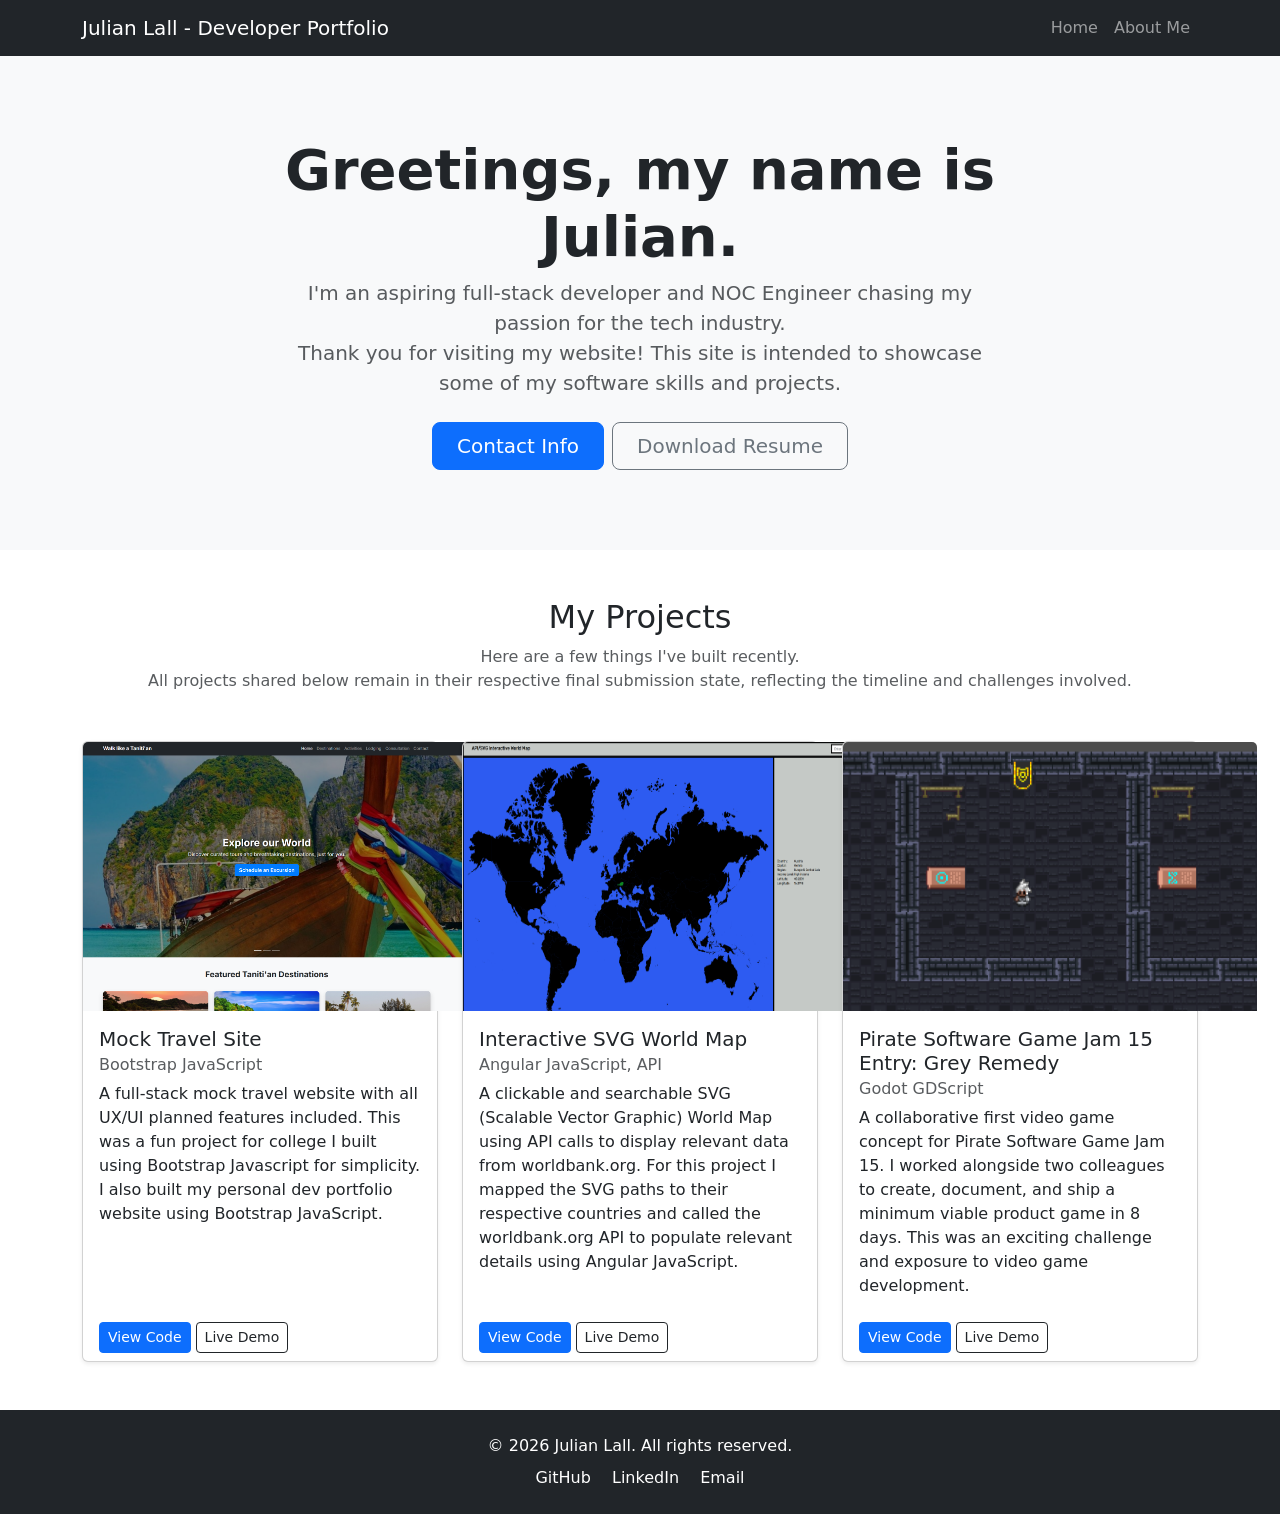
==== index.html @ 4dc3893e "Minor website fix Correcting inconsistencies used during the sites initial creation for formatting/c" ====
<!DOCTYPE html>
<html lang="en">
<head>
    <meta charset="UTF-8">
    <meta name="viewport" content="width=device-width, initial-scale=1.0">
    <title>Julian Lall - Developer Portfolio</title>
    <link href="https://cdn.jsdelivr.net/npm/bootstrap@5.3.0/dist/css/bootstrap.min.css" rel="stylesheet">
    <style>
        body { padding-top: 56px; }
        .hero-section { background-color: #f8f9fa; padding: 5rem 0; }
    </style>
    <link rel="icon" type="image/x-icon" href="Images/Favicon.png">
</head>
<body>

    <nav class="navbar navbar-expand-lg navbar-dark bg-dark fixed-top">
        <div class="container">
            <a class="navbar-brand" href="index.html">Julian Lall - Developer Portfolio</a>
            <button class="navbar-toggler" type="button" data-bs-toggle="collapse" data-bs-target="#navbarNav">
                <span class="navbar-toggler-icon"></span>
            </button>
            <div class="collapse navbar-collapse" id="navbarNav">
                <ul class="navbar-nav ms-auto">
                    <li class="nav-item"><a class="nav-link" href="index.html">Home</a></li>
                    <li class="nav-item"><a class="nav-link" href="about.html">About Me</a></li>

                    
                </ul>
            </div>
        </div>
    </nav>

    <section id="home" class="hero-section text-center">
        <div class="container">
            <div class="row justify-content-center">
                <div class="col-lg-8">
                    <h1 class="display-4 fw-bold">Greetings, my name is Julian.</h1>
                    <p class="lead text-muted mb-4">I'm an aspiring full-stack developer and NOC Engineer chasing my passion for the tech industry. <br /> 
                    Thank you for visiting my website! This site is intended to showcase some of my software skills and projects.</p>
                    <div class="d-grid gap-2 d-sm-flex justify-content-sm-center">
                        <a href="#contact" class="btn btn-primary btn-lg px-4 gap-3">Contact Info</a>
                        <a href="Files/JulianLallResume.pdf" class="btn btn-outline-secondary btn-lg px-4" download>Download Resume</a>
                    </div>
                </div>
            </div>
        </div>
    </section>

    <section id="projects" class="py-5">
        <div class="container">
            <div class="text-center mb-5">
                <h2>My Projects</h2>
                <p class="text-muted">Here are a few things I've built recently. <br />
                    All projects shared below remain in their respective final submission state, reflecting the timeline and challenges involved.
                </p>
            </div>
            
            <div class="row g-4">
                <div class="col-md-6 col-lg-4">
                    <div class="card h-100 shadow-sm">
                        <img src="Images/VisitTaniti.png" class="card-img-top" alt="Visit Taniti Mock Travel Site" style="width:414px;height:269px;">
                        <div class="card-body">
                            <h5 class="card-title">Mock Travel Site</h5>
                            <h6 class="card-subtitle mb-2 text-muted">Bootstrap JavaScript</h6>
                            <p class="card-text">A full-stack mock travel website with all UX/UI planned features included. This was a fun project for college I built using Bootstrap Javascript for simplicity. I also built my personal dev portfolio website using Bootstrap JavaScript.</p>
                        </div>
                        <div class="card-footer bg-transparent border-top-0">
                            <a href="https://github.com/JLall207/D479-VisitTaniti" class="btn btn-sm btn-primary">View Code</a>
                            <a href="https://jlall207.github.io/D479-VisitTaniti/" class="btn btn-sm btn-outline-dark">Live Demo</a>
                        </div>
                    </div>
                </div>

                <div class="col-md-6 col-lg-4">
                    <div class="card h-100 shadow-sm">
                        <img src="Images/WorldMap.png" class="card-img-top" alt="Interactive Angular SVG World Map" style="width:414px;height:269px;">
                        <div class="card-body">
                            <h5 class="card-title">Interactive SVG World Map</h5>
                            <h6 class="card-subtitle mb-2 text-muted">Angular JavaScript, API</h6>
                            <p class="card-text">A clickable and searchable SVG (Scalable Vector Graphic) World Map using API calls to display relevant data from worldbank.org. For this project I mapped the SVG paths to their respective countries and called the worldbank.org API to populate relevant details using Angular JavaScript.</p>
                        </div>
                        <div class="card-footer bg-transparent border-top-0">
                            <a href="https://github.com/JLall207/D280-JL" class="btn btn-sm btn-primary">View Code</a>
                            <a href="https://jlall207.github.io/WorldMap-JL" class="btn btn-sm btn-outline-dark">Live Demo</a>
                        </div>
                    </div>
                </div>

                <div class="col-md-6 col-lg-4">
                    <div class="card h-100 shadow-sm">
                        <img src="Images/GreyRemedy.png" class="card-img-top" alt="Game Jam 15 Entry: Grey Remedy" style="width:414px;height:269px;">
                        <div class="card-body">
                            <h5 class="card-title">Pirate Software Game Jam 15 Entry: Grey Remedy</h5>
                            <h6 class="card-subtitle mb-2 text-muted">Godot GDScript</h6>
                            <p class="card-text">A collaborative first video game concept for Pirate Software Game Jam 15. I worked alongside two colleagues to create, document, and ship a minimum viable product game in 8 days. This was an exciting challenge and exposure to video game development.</p>
                        </div>
                        <div class="card-footer bg-transparent border-top-0">
                            <a href="https://github.com/JLall207/GrayRemedy" class="btn btn-sm btn-primary">View Code</a>
                            <a href="https://ego207.itch.io/gray-remedy" class="btn btn-sm btn-outline-dark">Live Demo</a>
                        </div>
                    </div>
                </div>
            </div>
        </div>
    </section>

    <footer id="contact" class="bg-dark text-white text-center py-4">
        <div class="container">
            <p class="mb-0">&copy; 2026 Julian Lall. All rights reserved.</p>
            <div class="mt-2">
                <a href="https://github.com/JLall207" class="text-white mx-2 text-decoration-none">GitHub</a>
                <a href="https://www.linkedin.com/in/juliantlall/" class="text-white mx-2 text-decoration-none">LinkedIn</a>
                <a href="mailto:julian.lall@outlook.com" class="text-white mx-2 text-decoration-none">Email</a>
            </div>
        </div>
    </footer>

    <script src="https://cdn.jsdelivr.net/npm/bootstrap@5.3.0/dist/js/bootstrap.bundle.min.js"></script>
</body>
</html>
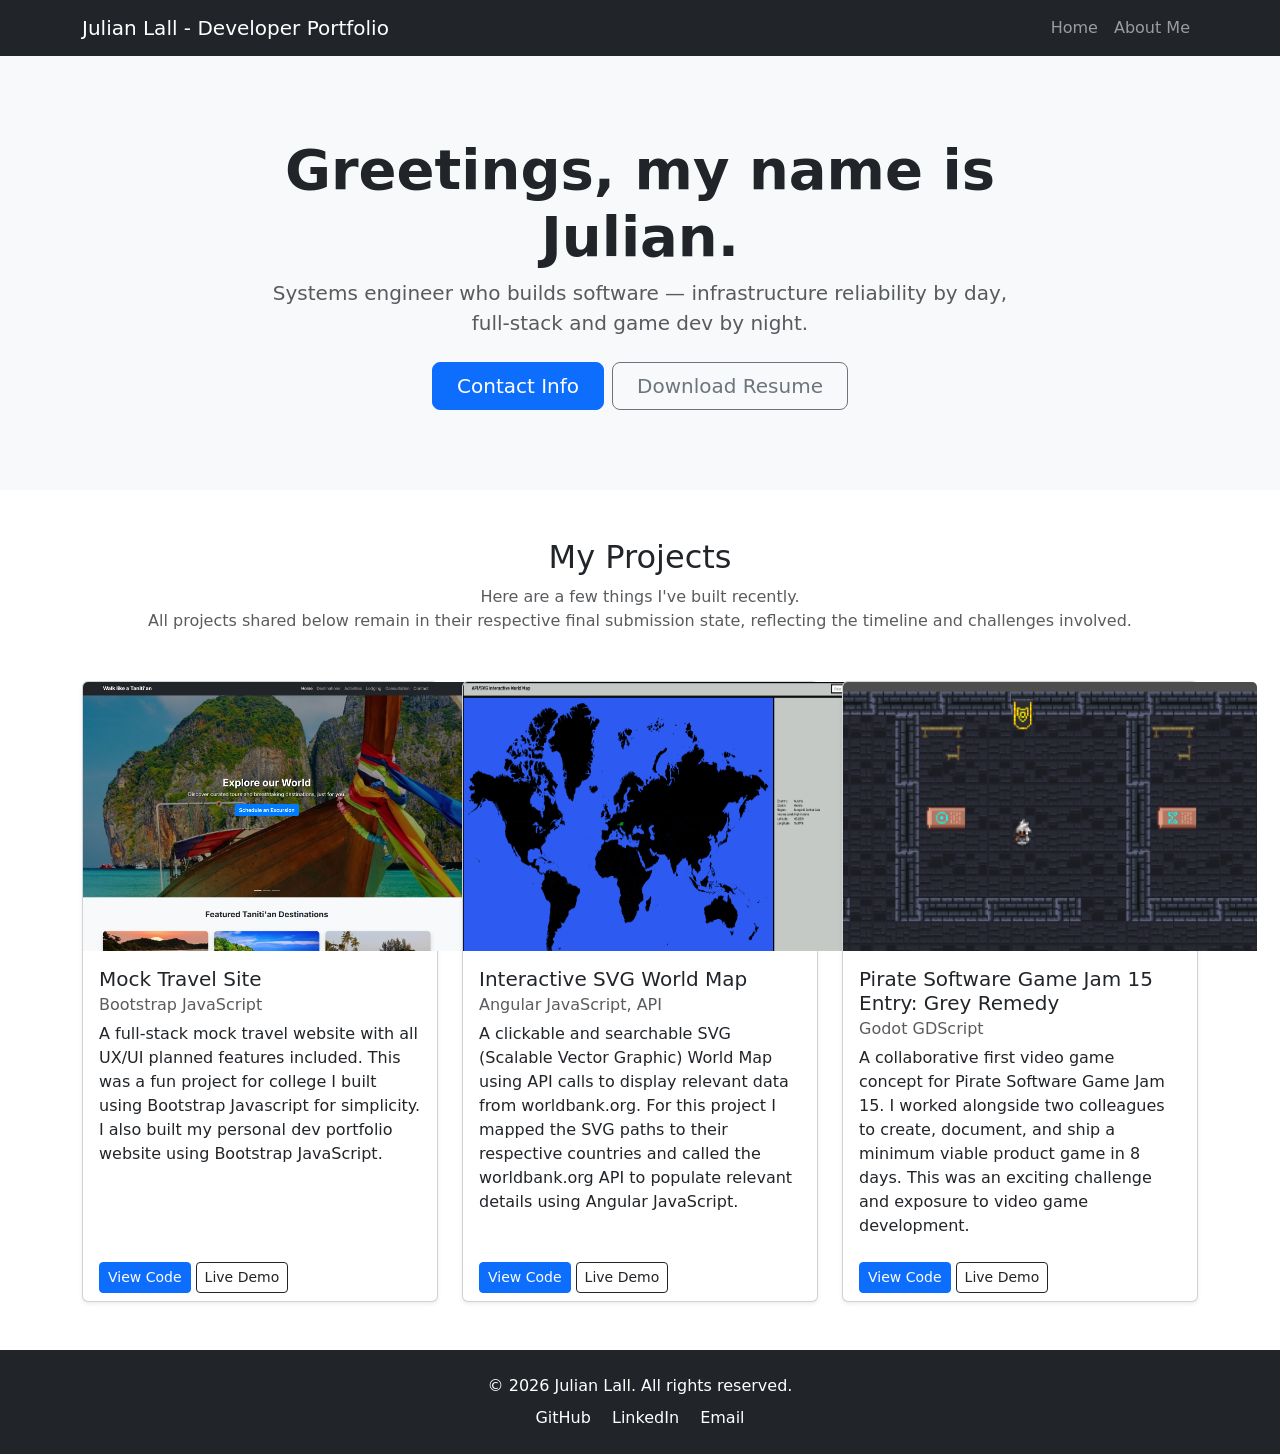
==== commit 582b57ed: "Updated index.html salutation Work in progress." ====
--- a/index.html
+++ b/index.html
@@ -35,8 +35,7 @@
             <div class="row justify-content-center">
                 <div class="col-lg-8">
                     <h1 class="display-4 fw-bold">Greetings, my name is Julian.</h1>
-                    <p class="lead text-muted mb-4">I'm an aspiring full-stack developer and NOC Engineer chasing my passion for the tech industry. <br /> 
-                    Thank you for visiting my website! This site is intended to showcase some of my software skills and projects.</p>
+                    <p class="lead text-muted mb-4">Systems engineer who builds software — infrastructure reliability by day, full-stack and game dev by night. <br /> </p>
                     <div class="d-grid gap-2 d-sm-flex justify-content-sm-center">
                         <a href="#contact" class="btn btn-primary btn-lg px-4 gap-3">Contact Info</a>
                         <a href="Files/JulianLallResume.pdf" class="btn btn-outline-secondary btn-lg px-4" download>Download Resume</a>
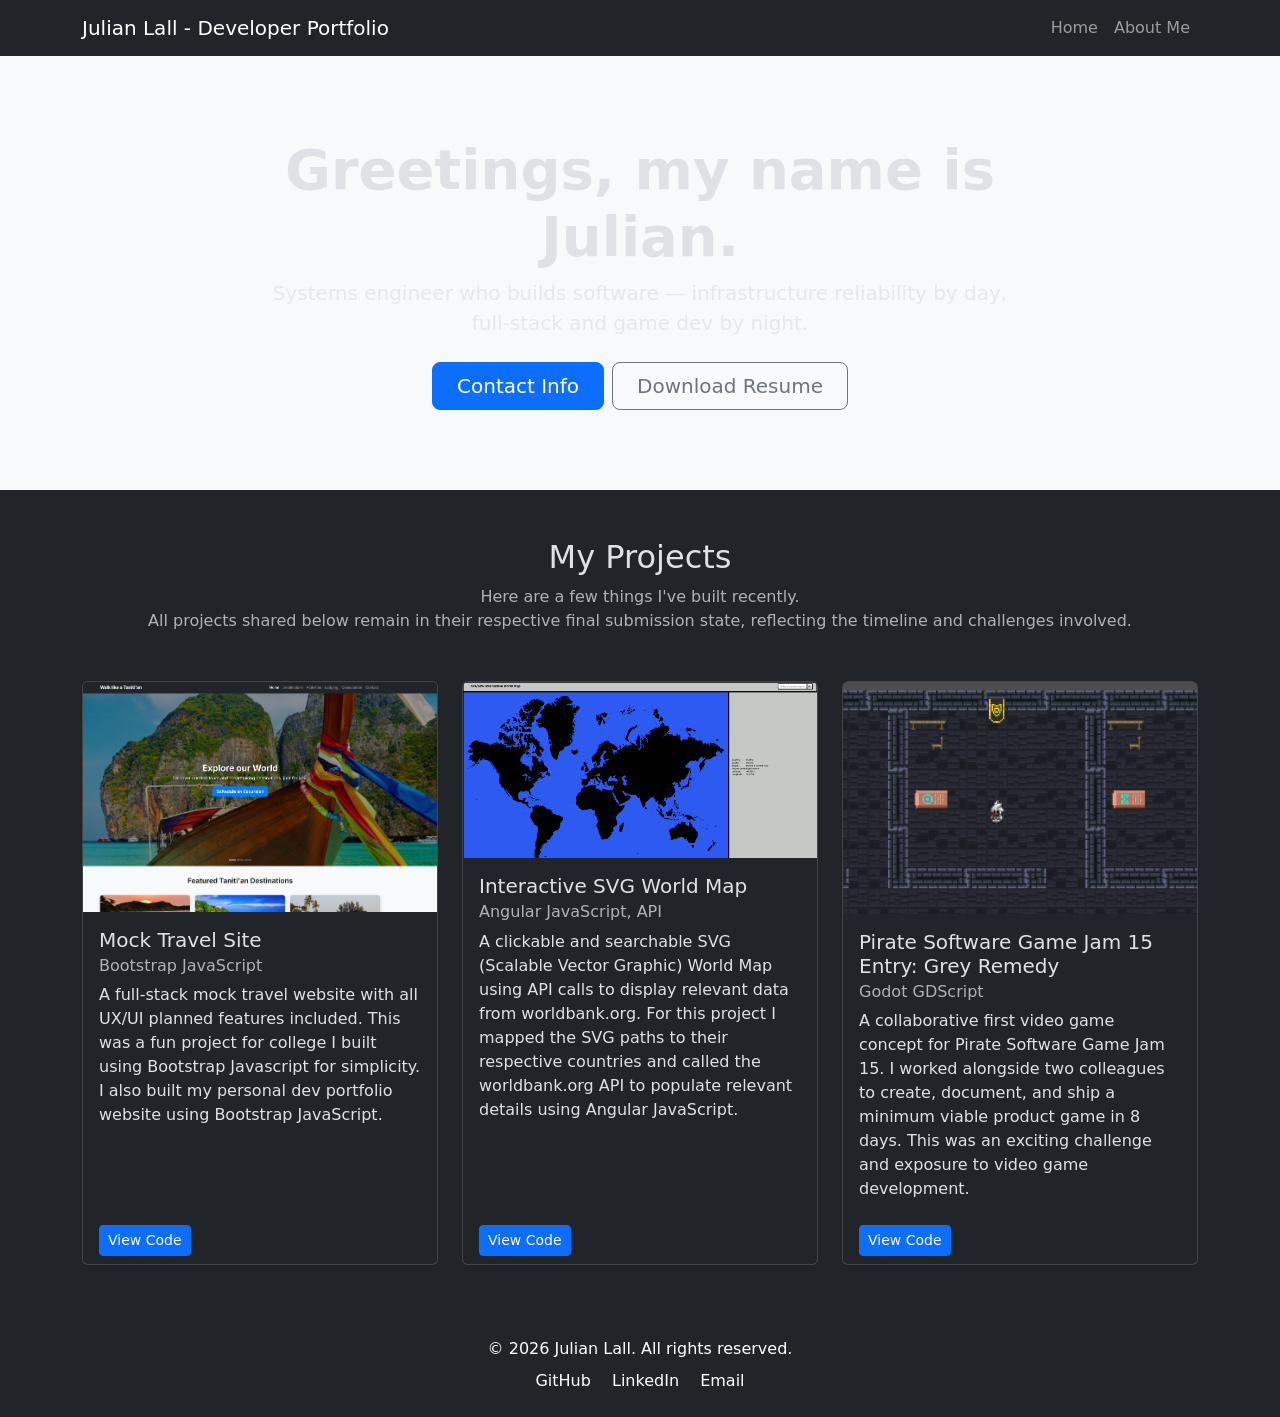
==== commit 7a11e127: "Bug fixes and other stylistic changes to the site Pushing it to the limit" ====
--- a/index.html
+++ b/index.html
@@ -1,15 +1,24 @@
 <!DOCTYPE html>
-<html lang="en">
+<html lang="en" data-bs-theme="dark">
 <head>
     <meta charset="UTF-8">
     <meta name="viewport" content="width=device-width, initial-scale=1.0">
     <title>Julian Lall - Developer Portfolio</title>
+    <meta name="description" content="Julian Lall — systems engineer and software developer in Portland, Maine. Infrastructure automation, full-stack apps, and indie games.">
+    <meta property="og:title" content="Julian Lall — Developer Portfolio">
+    <meta property="og:description" content="Systems engineer who ships software. Infrastructure automation, full-stack apps, and indie games.">
+    <meta property="og:image" content="https://jlall207.github.io/JL-Site/Images/JL.jpg">
+    <meta property="og:type" content="website">
     <link href="https://cdn.jsdelivr.net/npm/bootstrap@5.3.0/dist/css/bootstrap.min.css" rel="stylesheet">
     <style>
         body { padding-top: 56px; }
         .hero-section { background-color: #f8f9fa; padding: 5rem 0; }
     </style>
     <link rel="icon" type="image/x-icon" href="Images/Favicon.png">
+    <link rel="preconnect" href="https://fonts.googleapis.com">
+    <link rel="preconnect" href="https://fonts.gstatic.com" crossorigin>
+    <link href="https://fonts.googleapis.com/css2?family=IBM+Plex+Mono:wght@400;500&family=IBM+Plex+Sans:wght@400;500;600;700&display=swap" rel="stylesheet">
+    <link rel="stylesheet" href="css/facelift.css">
 </head>
 <body>
 
@@ -57,7 +66,7 @@
             <div class="row g-4">
                 <div class="col-md-6 col-lg-4">
                     <div class="card h-100 shadow-sm">
-                        <img src="Images/VisitTaniti.png" class="card-img-top" alt="Visit Taniti Mock Travel Site" style="width:414px;height:269px;">
+                        <img src="Images/VisitTaniti.png" class="card-img-top" alt="Visit Taniti Mock Travel Site">
                         <div class="card-body">
                             <h5 class="card-title">Mock Travel Site</h5>
                             <h6 class="card-subtitle mb-2 text-muted">Bootstrap JavaScript</h6>
@@ -72,7 +81,7 @@
 
                 <div class="col-md-6 col-lg-4">
                     <div class="card h-100 shadow-sm">
-                        <img src="Images/WorldMap.png" class="card-img-top" alt="Interactive Angular SVG World Map" style="width:414px;height:269px;">
+                        <img src="Images/WorldMap.png" class="card-img-top" alt="Interactive Angular SVG World Map">
                         <div class="card-body">
                             <h5 class="card-title">Interactive SVG World Map</h5>
                             <h6 class="card-subtitle mb-2 text-muted">Angular JavaScript, API</h6>
@@ -87,7 +96,7 @@
 
                 <div class="col-md-6 col-lg-4">
                     <div class="card h-100 shadow-sm">
-                        <img src="Images/GreyRemedy.png" class="card-img-top" alt="Game Jam 15 Entry: Grey Remedy" style="width:414px;height:269px;">
+                        <img src="Images/GreyRemedy.png" class="card-img-top" alt="Game Jam 15 Entry: Grey Remedy">
                         <div class="card-body">
                             <h5 class="card-title">Pirate Software Game Jam 15 Entry: Grey Remedy</h5>
                             <h6 class="card-subtitle mb-2 text-muted">Godot GDScript</h6>
@@ -103,7 +112,7 @@
         </div>
     </section>
 
-    <footer id="contact" class="bg-dark text-white text-center py-4">
+    <footer id="about" class="bg-dark text-white text-center py-4">
         <div class="container">
             <p class="mb-0">&copy; 2026 Julian Lall. All rights reserved.</p>
             <div class="mt-2">
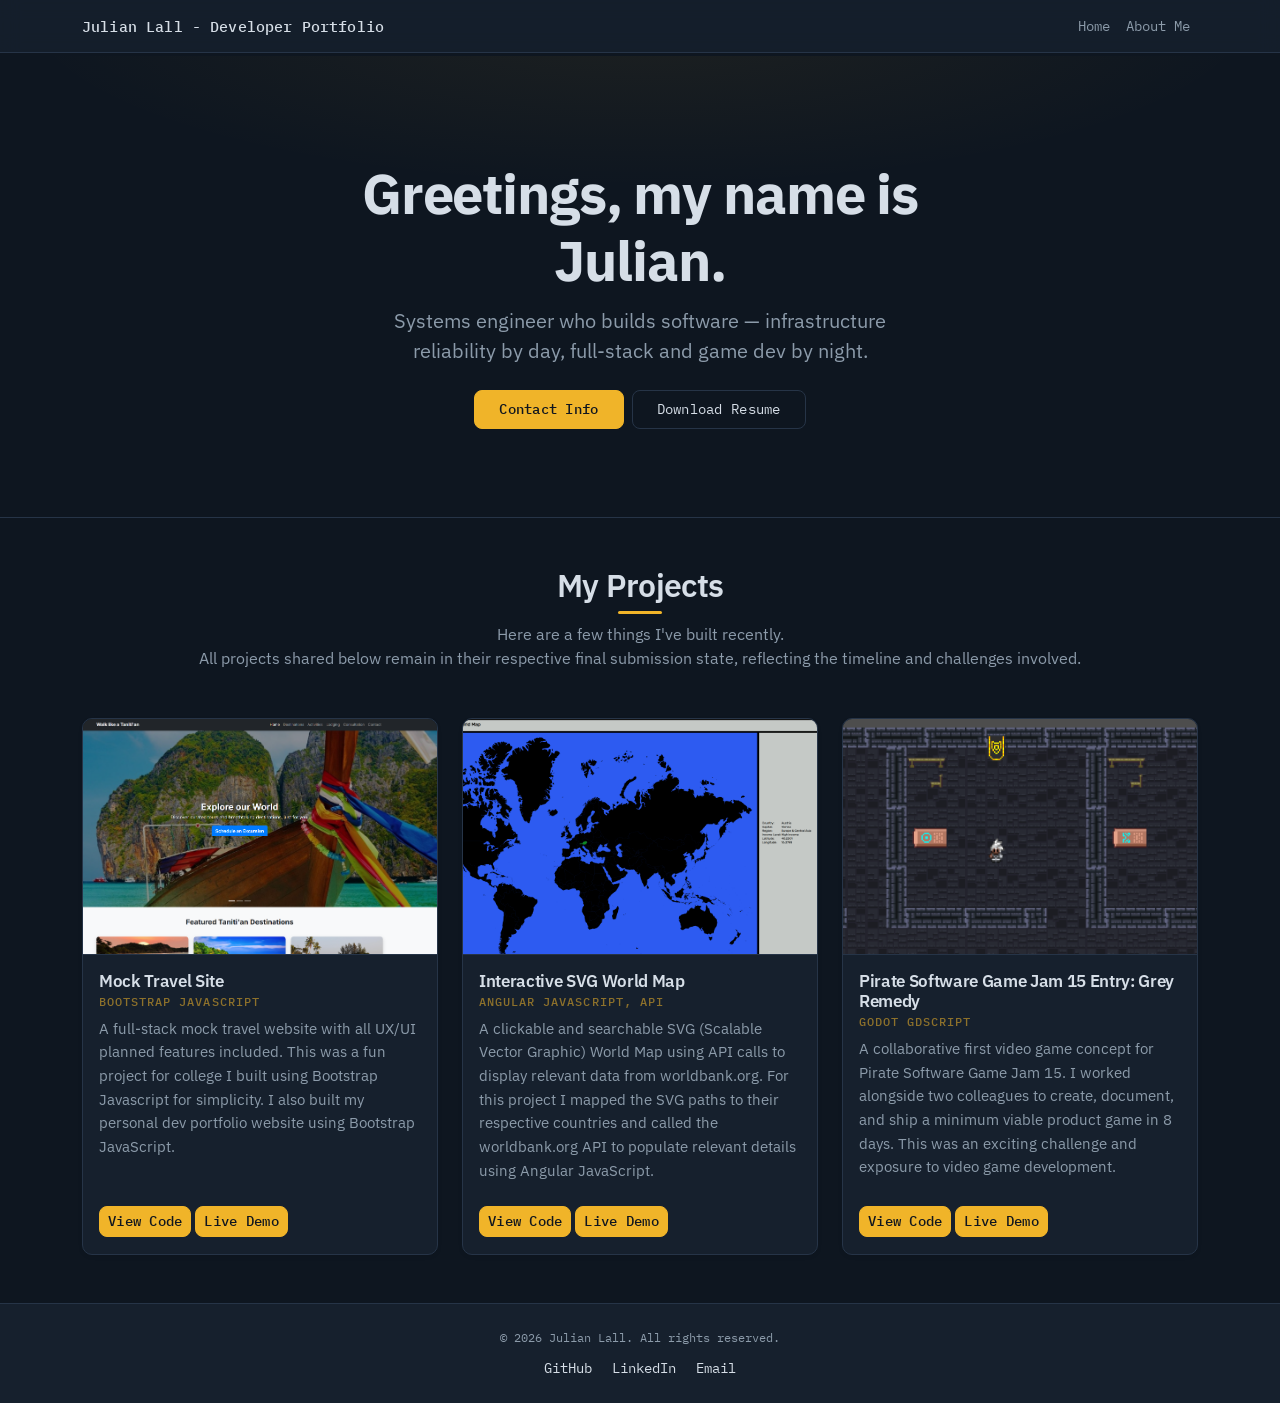
==== commit a0441bef: "Testing change formatting link" ====
--- a/index.html
+++ b/index.html
@@ -74,7 +74,7 @@
                         </div>
                         <div class="card-footer bg-transparent border-top-0">
                             <a href="https://github.com/JLall207/D479-VisitTaniti" class="btn btn-sm btn-primary">View Code</a>
-                            <a href="https://jlall207.github.io/D479-VisitTaniti/" class="btn btn-sm btn-outline-dark">Live Demo</a>
+                            <a href="https://jlall207.github.io/D479-VisitTaniti/" class="btn btn-sm btn-primary">Live Demo</a>
                         </div>
                     </div>
                 </div>
@@ -89,7 +89,7 @@
                         </div>
                         <div class="card-footer bg-transparent border-top-0">
                             <a href="https://github.com/JLall207/D280-JL" class="btn btn-sm btn-primary">View Code</a>
-                            <a href="https://jlall207.github.io/WorldMap-JL" class="btn btn-sm btn-outline-dark">Live Demo</a>
+                            <a href="https://jlall207.github.io/WorldMap-JL" class="btn btn-sm btn-primary">Live Demo</a>
                         </div>
                     </div>
                 </div>
@@ -104,7 +104,7 @@
                         </div>
                         <div class="card-footer bg-transparent border-top-0">
                             <a href="https://github.com/JLall207/GrayRemedy" class="btn btn-sm btn-primary">View Code</a>
-                            <a href="https://ego207.itch.io/gray-remedy" class="btn btn-sm btn-outline-dark">Live Demo</a>
+                            <a href="https://ego207.itch.io/gray-remedy" class="btn btn-sm btn-primary">Live Demo</a>
                         </div>
                     </div>
                 </div>
--- a/css/facelift.css
+++ b/css/facelift.css
@@ -0,0 +1,391 @@
+/* ============================================================================
+   JL-SITE FACELIFT — "Night Watch"
+   A drop-in theme for the existing Bootstrap 5.3 pages. No rebuild required.
+   Carries into Jekyll unchanged (the design layer doesn't care about the
+   build layer).
+
+   CONCEPT
+   Deep harbor-navy base with a single lighthouse-amber accent ("beacon"),
+   set in IBM Plex Sans + Plex Mono — the type family designed for IBM's
+   engineering culture. Grounded in your world: coastal Maine, NOC night
+   shifts, the LOW TIDE lighthouse. One bold element (the beacon/status
+   motif); everything else quiet and disciplined.
+
+   INSTALL (5 minutes)
+   1. In <head> of index.html AND about.html, add these lines AFTER the
+      Bootstrap <link> and AFTER the existing inline <style> block:
+
+      <link rel="preconnect" href="https://fonts.googleapis.com">
+      <link rel="preconnect" href="https://fonts.gstatic.com" crossorigin>
+      <link href="https://fonts.googleapis.com/css2?family=IBM+Plex+Mono:wght@400;500&family=IBM+Plex+Sans:wght@400;500;600;700&display=swap" rel="stylesheet">
+      <link rel="stylesheet" href="css/facelift.css">
+
+      (Save this file as css/facelift.css in the repo. Load order matters:
+      it must be the LAST stylesheet so it wins ties.)
+
+   2. Delete the inline style="width:414px;height:269px;" from the three
+      card <img> tags on index.html. This stylesheet handles sizing
+      responsively (those fixed widths currently break mobile).
+
+   3. Optional but recommended: add data-bs-theme="dark" to the <html> tag
+      (<html lang="en" data-bs-theme="dark">) so Bootstrap's own components
+      (mobile nav collapse, form controls) render dark natively.
+
+   4. Optional signature element — a status-page style line under your
+      hero tagline (very SRE):
+
+      <p class="status-line"><span class="status-dot"></span>All systems operational &mdash; open to new opportunities</p>
+
+   See jekyll-migration-guide.md for the about.html bug fixes and OG tags.
+   ========================================================================== */
+
+/* ----------------------------------------------------------------------------
+   1. TOKENS
+   --------------------------------------------------------------------------*/
+:root {
+  /* Palette */
+  --harbor-night: #0e1620;   /* page background        */
+  --wheelhouse:   #16202d;   /* panels, cards, nav     */
+  --wheelhouse-2: #1b2735;   /* hover / raised panels  */
+  --chart-line:   #263447;   /* borders, hairlines     */
+  --fog:          #d6dee7;   /* primary text           */
+  --granite:      #8c9baa;   /* secondary text         */
+  --beacon:       #f0b429;   /* accent — lighthouse    */
+  --beacon-soft:  rgba(240, 180, 41, 0.55);
+  --beacon-glow:  rgba(240, 180, 41, 0.07);
+  --ok-green:     #4cc38a;   /* status dot only        */
+
+  /* Type */
+  --font-sans: "IBM Plex Sans", system-ui, -apple-system, "Segoe UI", sans-serif;
+  --font-mono: "IBM Plex Mono", ui-monospace, "Cascadia Mono", Consolas, monospace;
+
+  /* Motion */
+  --ease-out: cubic-bezier(0.22, 1, 0.36, 1);
+
+  /* Remap Bootstrap 5.3 globals to the palette (clean override path —
+     .text-muted, borders, links etc. all follow these variables) */
+  --bs-body-bg: var(--harbor-night);
+  --bs-body-color: var(--fog);
+  --bs-secondary-color: var(--granite);
+  --bs-tertiary-color: var(--granite);
+  --bs-border-color: var(--chart-line);
+  --bs-heading-color: var(--fog);
+  --bs-link-color: var(--beacon);
+  --bs-link-hover-color: #ffd166;
+  --bs-link-color-rgb: 240, 180, 41;
+  --bs-link-hover-color-rgb: 255, 209, 102;
+}
+
+/* ----------------------------------------------------------------------------
+   2. BASE
+   --------------------------------------------------------------------------*/
+body {
+  background-color: var(--harbor-night);
+  color: var(--fog);
+  font-family: var(--font-sans);
+  -webkit-font-smoothing: antialiased;
+  text-rendering: optimizeLegibility;
+}
+
+h1, h2, h3, h4, h5, h6, .display-4 {
+  font-family: var(--font-sans);
+  color: var(--fog);
+  letter-spacing: -0.02em;
+}
+
+.display-4 { font-weight: 700; }
+
+.lead {
+  color: var(--granite);
+  font-weight: 400;
+  max-width: 46ch;
+  margin-inline: auto;
+}
+
+::selection {
+  background: var(--beacon);
+  color: var(--harbor-night);
+}
+
+/* Visible keyboard focus, sitewide */
+:focus-visible {
+  outline: 2px solid var(--beacon);
+  outline-offset: 3px;
+  border-radius: 2px;
+}
+
+/* ----------------------------------------------------------------------------
+   3. NAVBAR
+   Bootstrap's .bg-dark utility uses !important, so we match it — the only
+   !important overrides in this file are to beat Bootstrap utilities.
+   --------------------------------------------------------------------------*/
+.navbar.bg-dark {
+  background-color: rgba(22, 32, 45, 0.88) !important; /* wheelhouse @ 88% */
+  backdrop-filter: blur(10px);
+  -webkit-backdrop-filter: blur(10px);
+  border-bottom: 1px solid var(--chart-line);
+}
+
+.navbar-brand {
+  font-family: var(--font-mono);
+  font-weight: 500;
+  font-size: 0.95rem;
+  letter-spacing: 0.01em;
+  color: var(--fog);
+}
+
+/* Terminal-prompt easter egg for the brand — uncomment if it makes you grin:
+.navbar-brand::before {
+  content: "~/";
+  color: var(--beacon);
+  margin-right: 0.35em;
+}
+*/
+
+.navbar-dark .navbar-nav .nav-link {
+  font-family: var(--font-mono);
+  font-size: 0.85rem;
+  color: var(--granite);
+  transition: color 150ms var(--ease-out);
+}
+
+.navbar-dark .navbar-nav .nav-link:hover,
+.navbar-dark .navbar-nav .nav-link:focus-visible,
+.navbar-dark .navbar-nav .nav-link.active {
+  color: var(--beacon);
+}
+
+/* ----------------------------------------------------------------------------
+   4. HERO — the beacon
+   A faint amber glow bleeding in from the top: the lighthouse sweep,
+   barely there. This overrides the inline .hero-section style as long as
+   facelift.css is linked after it.
+   --------------------------------------------------------------------------*/
+.hero-section {
+  background-color: var(--harbor-night);
+  background-image:
+    radial-gradient(ellipse 70% 55% at 50% -10%, var(--beacon-glow), transparent 70%);
+  padding: 6.5rem 0 5.5rem;
+  border-bottom: 1px solid var(--chart-line);
+}
+
+.hero-section .display-4 {
+  margin-bottom: 0.75rem;
+}
+
+/* Optional status line (see INSTALL step 4) */
+.status-line {
+  font-family: var(--font-mono);
+  font-size: 0.8rem;
+  letter-spacing: 0.04em;
+  color: var(--granite);
+  margin: 1.25rem 0 0;
+}
+
+.status-dot {
+  display: inline-block;
+  width: 0.55em;
+  height: 0.55em;
+  margin-right: 0.6em;
+  border-radius: 50%;
+  background: var(--ok-green);
+  box-shadow: 0 0 0 0 rgba(76, 195, 138, 0.5);
+  animation: pulse 2.4s var(--ease-out) infinite;
+  vertical-align: 6%;
+}
+
+@keyframes pulse {
+  0%   { box-shadow: 0 0 0 0 rgba(76, 195, 138, 0.45); }
+  70%  { box-shadow: 0 0 0 9px rgba(76, 195, 138, 0); }
+  100% { box-shadow: 0 0 0 0 rgba(76, 195, 138, 0); }
+}
+
+/* ----------------------------------------------------------------------------
+   5. SECTION HEADINGS
+   --------------------------------------------------------------------------*/
+section h2 {
+  font-weight: 600;
+  display: inline-block;
+  padding-bottom: 0.6rem;
+  position: relative;
+}
+
+section h2::after {
+  content: "";
+  position: absolute;
+  left: 50%;
+  bottom: 0;
+  transform: translateX(-50%);
+  width: 44px;
+  height: 3px;
+  border-radius: 2px;
+  background: var(--beacon);
+}
+
+/* ----------------------------------------------------------------------------
+   6. PROJECT CARDS
+   --------------------------------------------------------------------------*/
+.card {
+  --bs-card-bg: var(--wheelhouse);
+  --bs-card-border-color: var(--chart-line);
+  --bs-card-color: var(--fog);
+  --bs-card-cap-bg: transparent;
+  border-radius: 10px;
+  overflow: hidden;
+  transition: transform 180ms var(--ease-out),
+              border-color 180ms var(--ease-out),
+              box-shadow 180ms var(--ease-out);
+}
+
+.card:hover {
+  transform: translateY(-3px);
+  border-color: var(--beacon-soft);
+  box-shadow: 0 10px 30px rgba(0, 0, 0, 0.35);
+}
+
+/* Responsive card images. !important beats the current inline
+   width/height attributes as a safety net — still delete those inline
+   styles (INSTALL step 2) for clean markup. 3:2 matches your art. */
+.card-img-top {
+  width: 100% !important;
+  height: auto !important;
+  aspect-ratio: 3 / 2;
+  object-fit: cover;
+  border-bottom: 1px solid var(--chart-line);
+}
+
+.card-title {
+  font-weight: 600;
+  font-size: 1.05rem;
+}
+
+/* The tech-stack subtitle becomes a mono "log label" — quiet signature */
+.card-subtitle {
+  font-family: var(--font-mono);
+  font-size: 0.72rem;
+  font-weight: 500;
+  text-transform: uppercase;
+  letter-spacing: 0.09em;
+  color: var(--beacon-soft) !important; /* beats .text-muted utility */
+}
+
+.card-text {
+  color: var(--granite);
+  font-size: 0.925rem;
+  line-height: 1.6;
+}
+
+.card-footer {
+  padding-bottom: 1.1rem;
+}
+
+/* ----------------------------------------------------------------------------
+   7. BUTTONS
+   Primary = beacon amber with dark text (WCAG AA on this pairing).
+   Both outline variants used in the markup unify into one ghost style,
+   so btn-outline-dark stays visible on the dark theme.
+   --------------------------------------------------------------------------*/
+.btn {
+  font-family: var(--font-mono);
+  font-size: 0.85rem;
+  letter-spacing: 0.02em;
+  border-radius: 8px;
+  transition: transform 120ms var(--ease-out),
+              background-color 150ms var(--ease-out),
+              border-color 150ms var(--ease-out),
+              color 150ms var(--ease-out);
+}
+
+.btn:active { transform: translateY(1px); }
+
+.btn-primary {
+  --bs-btn-bg: var(--beacon);
+  --bs-btn-border-color: var(--beacon);
+  --bs-btn-color: #10161f;
+  --bs-btn-hover-bg: #ffc94d;
+  --bs-btn-hover-border-color: #ffc94d;
+  --bs-btn-hover-color: #10161f;
+  --bs-btn-active-bg: #d9a020;
+  --bs-btn-active-border-color: #d9a020;
+  --bs-btn-active-color: #10161f;
+  font-weight: 500;
+}
+
+.btn-outline-secondary,
+.btn-outline-dark {
+  --bs-btn-color: var(--fog);
+  --bs-btn-border-color: var(--chart-line);
+  --bs-btn-hover-bg: var(--wheelhouse-2);
+  --bs-btn-hover-border-color: var(--beacon-soft);
+  --bs-btn-hover-color: var(--fog);
+  --bs-btn-active-bg: var(--wheelhouse-2);
+  --bs-btn-active-border-color: var(--beacon);
+  --bs-btn-active-color: var(--fog);
+}
+
+/* ----------------------------------------------------------------------------
+   8. ABOUT PAGE
+   Give the portrait a frame; add class="about-portrait" to the <img> and
+   class="about-prose" to the bio container once the paragraphs are split
+   (see the guide) for comfortable left-aligned reading.
+   --------------------------------------------------------------------------*/
+.about-portrait {
+  width: 232px;
+  height: 232px;
+  object-fit: cover;
+  border-radius: 12px;
+  border: 1px solid var(--chart-line);
+  box-shadow: 0 12px 32px rgba(0, 0, 0, 0.4);
+  margin-bottom: 1.75rem;
+}
+
+.about-prose {
+  max-width: 68ch;
+  margin-inline: auto;
+  text-align: left;
+  color: var(--granite);
+  line-height: 1.75;
+}
+
+.about-prose p { margin-bottom: 1.15rem; }
+
+/* ----------------------------------------------------------------------------
+   9. FOOTER
+   --------------------------------------------------------------------------*/
+footer.bg-dark {
+  background-color: var(--wheelhouse) !important; /* beats utility */
+  border-top: 1px solid var(--chart-line);
+}
+
+footer p {
+  font-family: var(--font-mono);
+  font-size: 0.78rem;
+  color: var(--granite);
+}
+
+footer a.text-white {
+  font-family: var(--font-mono);
+  font-size: 0.85rem;
+  color: var(--fog) !important; /* beats utility */
+  transition: color 150ms var(--ease-out);
+}
+
+footer a.text-white:hover,
+footer a.text-white:focus-visible {
+  color: var(--beacon) !important;
+}
+
+/* ----------------------------------------------------------------------------
+   10. ACCESSIBILITY — reduced motion
+   --------------------------------------------------------------------------*/
+@media (prefers-reduced-motion: reduce) {
+  *,
+  *::before,
+  *::after {
+    animation-duration: 0.01ms !important;
+    animation-iteration-count: 1 !important;
+    transition-duration: 0.01ms !important;
+  }
+  .card:hover { transform: none; }
+  .status-dot { animation: none; }
+}
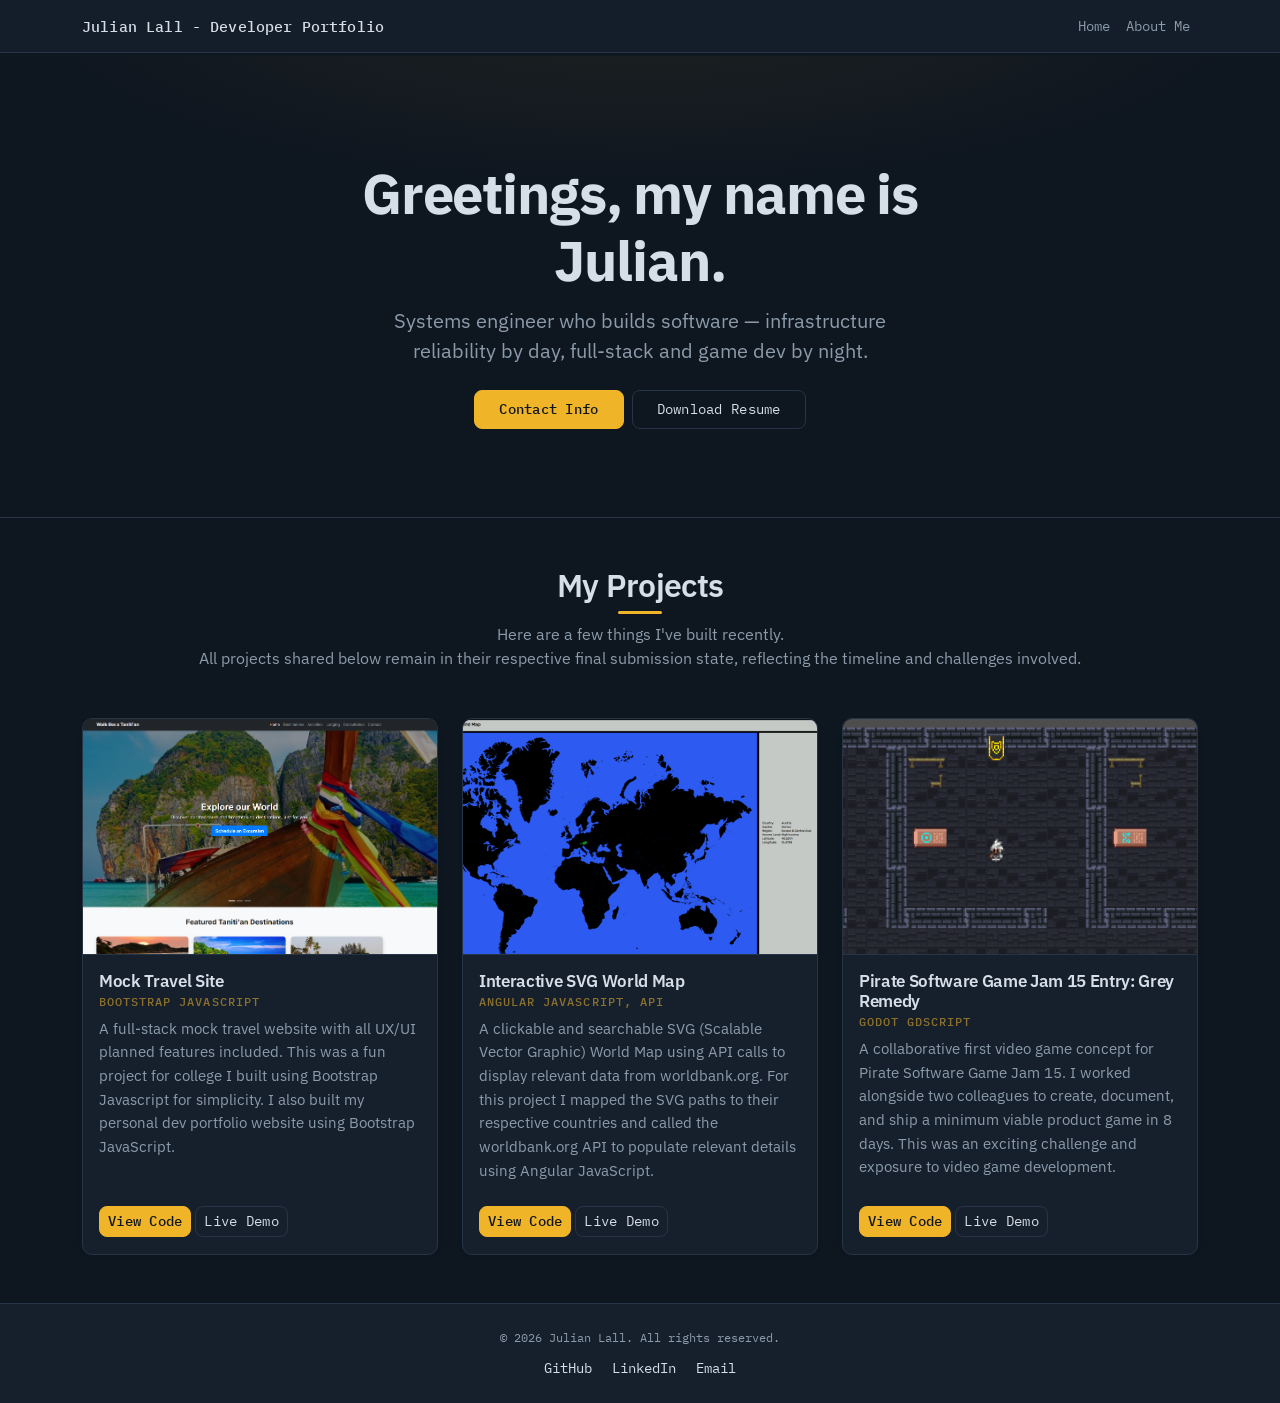
==== commit 50482459: "Revert "Testing change" This reverts commit a0441beff7362741e85ec32008339f1a4d7d5a7d." ====
--- a/index.html
+++ b/index.html
@@ -74,7 +74,7 @@
                         </div>
                         <div class="card-footer bg-transparent border-top-0">
                             <a href="https://github.com/JLall207/D479-VisitTaniti" class="btn btn-sm btn-primary">View Code</a>
-                            <a href="https://jlall207.github.io/D479-VisitTaniti/" class="btn btn-sm btn-primary">Live Demo</a>
+                            <a href="https://jlall207.github.io/D479-VisitTaniti/" class="btn btn-sm btn-outline-dark">Live Demo</a>
                         </div>
                     </div>
                 </div>
@@ -89,7 +89,7 @@
                         </div>
                         <div class="card-footer bg-transparent border-top-0">
                             <a href="https://github.com/JLall207/D280-JL" class="btn btn-sm btn-primary">View Code</a>
-                            <a href="https://jlall207.github.io/WorldMap-JL" class="btn btn-sm btn-primary">Live Demo</a>
+                            <a href="https://jlall207.github.io/WorldMap-JL" class="btn btn-sm btn-outline-dark">Live Demo</a>
                         </div>
                     </div>
                 </div>
@@ -104,7 +104,7 @@
                         </div>
                         <div class="card-footer bg-transparent border-top-0">
                             <a href="https://github.com/JLall207/GrayRemedy" class="btn btn-sm btn-primary">View Code</a>
-                            <a href="https://ego207.itch.io/gray-remedy" class="btn btn-sm btn-primary">Live Demo</a>
+                            <a href="https://ego207.itch.io/gray-remedy" class="btn btn-sm btn-outline-dark">Live Demo</a>
                         </div>
                     </div>
                 </div>
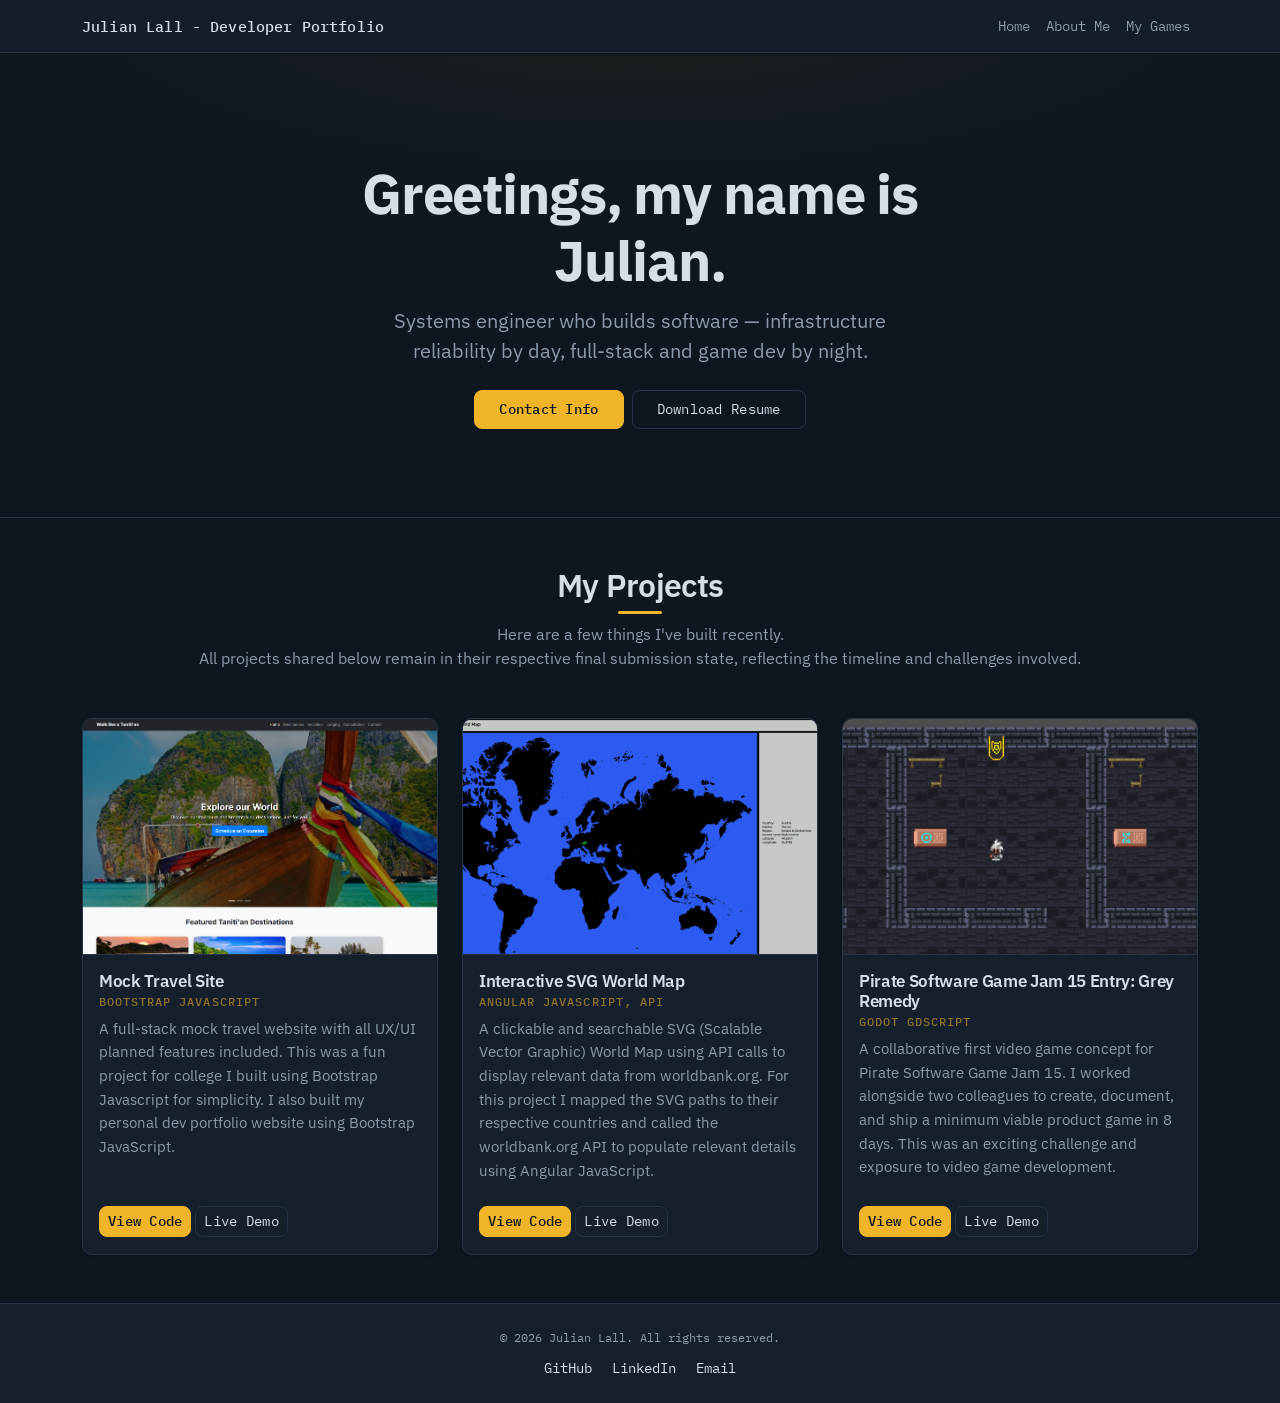
==== commit f93f64d2: "Adding "My Games" link in navbar formatting changes...etc." ====
--- a/index.html
+++ b/index.html
@@ -32,6 +32,7 @@
                 <ul class="navbar-nav ms-auto">
                     <li class="nav-item"><a class="nav-link" href="index.html">Home</a></li>
                     <li class="nav-item"><a class="nav-link" href="about.html">About Me</a></li>
+                    <li class="nav-item"><a class="nav-link" href="https://ego207.itch.io/">My Games</a></li>
 
                     
                 </ul>
